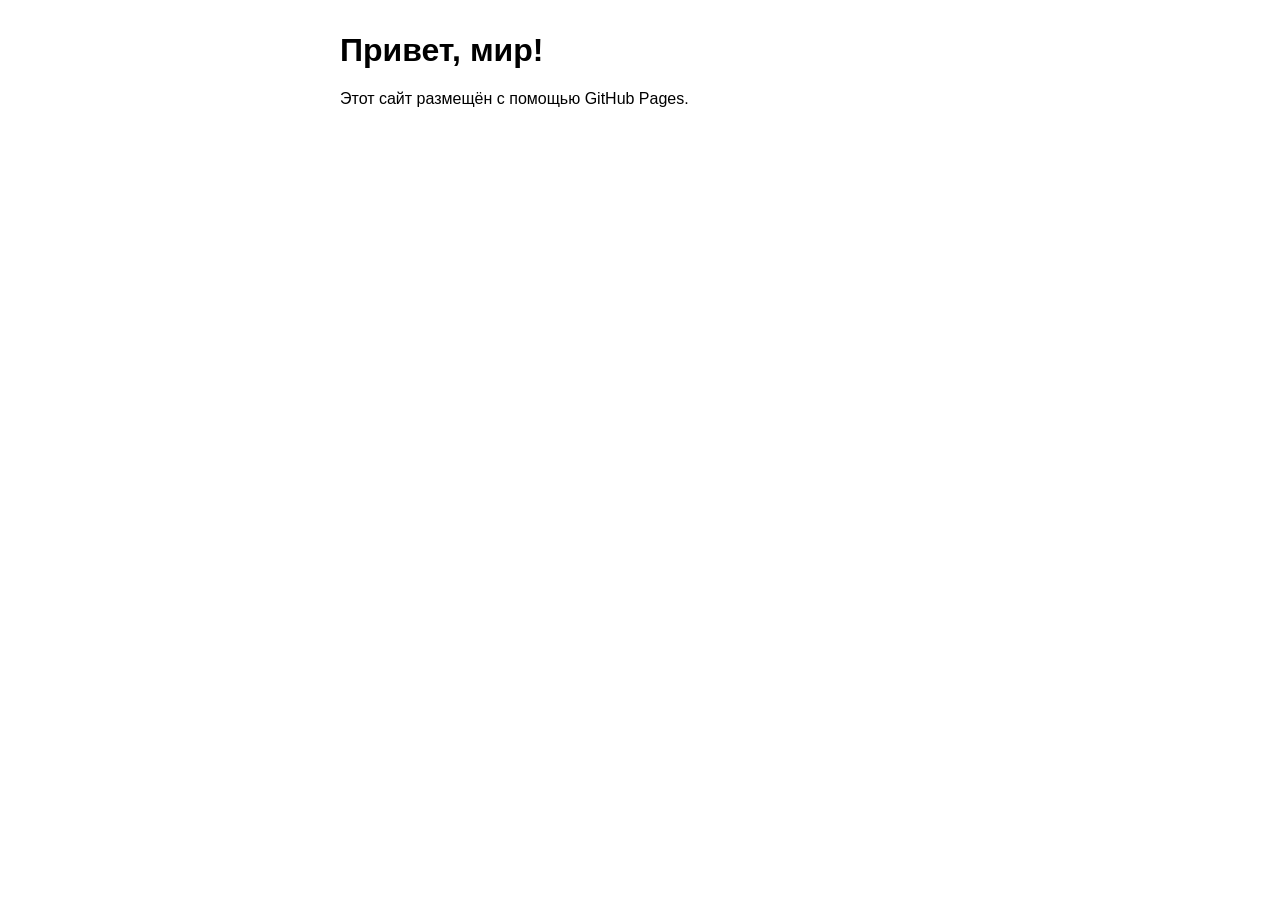
==== index.html @ 27177128 "Html1" ====
<!DOCTYPE html>
<html lang="ru">
<head>
    <meta charset="UTF-8">
    <title>Мой первый сайт</title>
    <style>
        body { font-family: sans-serif; max-width: 600px; margin: 2em auto; }
    </style>
</head>
<body>
    <h1>Привет, мир!</h1>
    <p>Этот сайт размещён с помощью GitHub Pages.</p>
</body>
</html>
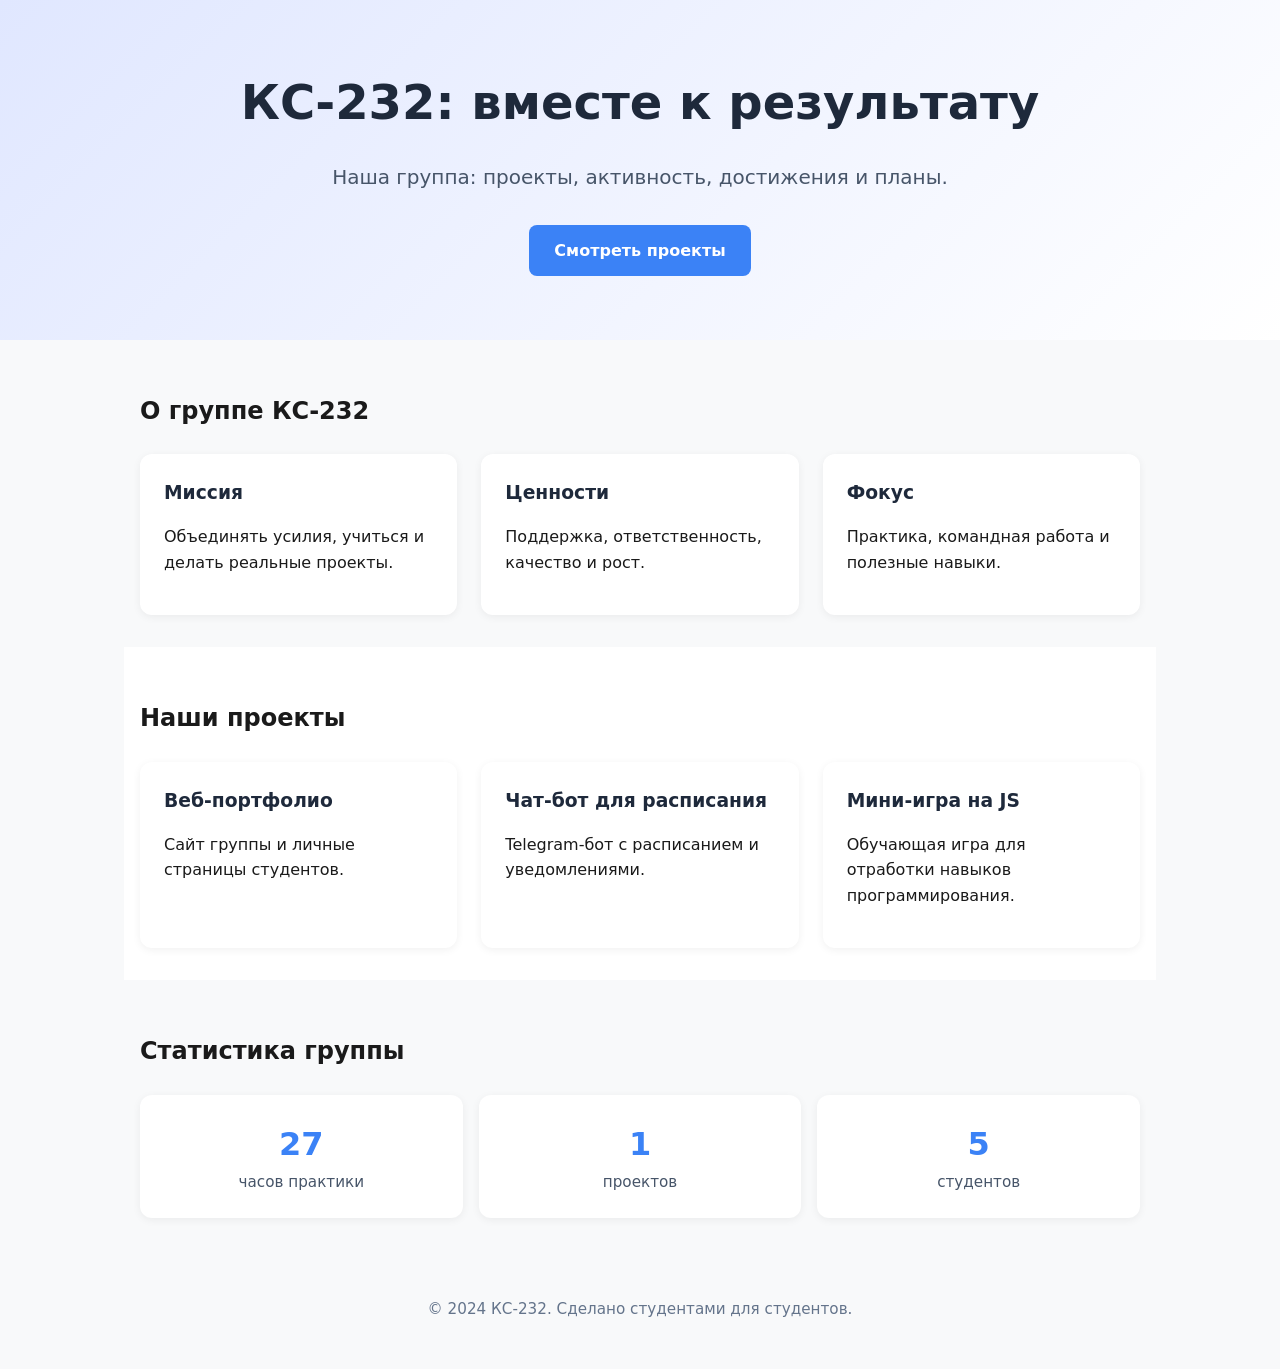
==== commit 0b0662af: "a" ====
--- a/index.html
+++ b/index.html
@@ -1,14 +1,78 @@
 <!DOCTYPE html>
 <html lang="ru">
 <head>
-    <meta charset="UTF-8">
-    <title>Мой первый сайт</title>
-    <style>
-        body { font-family: sans-serif; max-width: 600px; margin: 2em auto; }
-    </style>
+  <meta charset="UTF-8" />
+  <meta name="viewport" content="width=device-width, initial-scale=1.0" />
+  <title>КС‑232: наша группа</title>
+  <link rel="stylesheet" href="style.css" />
 </head>
 <body>
-    <h1>Привет, мир!</h1>
-    <p>Этот сайт размещён с помощью GitHub Pages.</p>
+  <header class="hero">
+    <h1 data-anim="fade-in-up">КС‑232: вместе к результату</h1>
+    <p data-anim="fade-in-up" style="animation-delay: 0.2s;">
+      Наша группа: проекты, активность, достижения и планы.
+    </p>
+    <a href="#projects" class="btn" data-anim="pop-up" style="animation-delay: 0.4s;">Смотреть проекты</a>
+  </header>
+
+  <section id="about" class="container">
+    <h2 data-anim="fade-in-up">О группе КС‑232</h2>
+    <div class="grid">
+      <div class="card" data-anim="slide-up" style="animation-delay: 0.2s;">
+        <h3>Миссия</h3>
+        <p>Объединять усилия, учиться и делать реальные проекты.</p>
+      </div>
+      <div class="card" data-anim="slide-up" style="animation-delay: 0.4s;">
+        <h3>Ценности</h3>
+        <p>Поддержка, ответственность, качество и рост.</p>
+      </div>
+      <div class="card" data-anim="slide-up" style="animation-delay: 0.6s;">
+        <h3>Фокус</h3>
+        <p>Практика, командная работа и полезные навыки.</p>
+      </div>
+    </div>
+  </section>
+
+  <section id="projects" class="container bg-soft">
+    <h2 data-anim="fade-in-up">Наши проекты</h2>
+    <div class="grid">
+      <div class="card" data-anim="slide-up" style="animation-delay: 0.2s;">
+        <h3>Веб‑портфолио</h3>
+        <p>Сайт группы и личные страницы студентов.</p>
+      </div>
+      <div class="card" data-anim="slide-up" style="animation-delay: 0.4s;">
+        <h3>Чат‑бот для расписания</h3>
+        <p>Telegram‑бот с расписанием и уведомлениями.</p>
+      </div>
+      <div class="card" data-anim="slide-up" style="animation-delay: 0.6s;">
+        <h3>Мини‑игра на JS</h3>
+        <p>Обучающая игра для отработки навыков программирования.</p>
+      </div>
+    </div>
+  </section>
+
+  <section id="stats" class="container">
+    <h2 data-anim="fade-in-up">Статистика группы</h2>
+    <div class="stats">
+      <div class="stat-item" data-target="120" data-anim="count-up">
+        <span class="count">0</span>
+        <span class="label">часов практики</span>
+      </div>
+      <div class="stat-item" data-target="8" data-anim="count-up">
+        <span class="count">0</span>
+        <span class="label">проектов</span>
+      </div>
+      <div class="stat-item" data-target="24" data-anim="count-up">
+        <span class="count">0</span>
+        <span class="label">студентов</span>
+      </div>
+    </div>
+  </section>
+
+  <footer class="container">
+    <p>&copy; 2024 КС‑232. Сделано студентами для студентов.</p>
+  </footer>
+
+  <script src="script.js"></script>
 </body>
 </html>
--- a/style.css
+++ b/style.css
@@ -0,0 +1,153 @@
+:root {
+  --bg: #f8f9fa;
+  --bg-soft: #ffffff;
+  --text: #1a1a1a;
+  --accent: #3b82f6;
+  --card: #ffffff;
+}
+
+body {
+  margin: 0;
+  font-family: system-ui, -apple-system, Segoe UI, Roboto, Arial, sans-serif;
+  background: var(--bg);
+  color: var(--text);
+  line-height: 1.6;
+}
+
+.container {
+  max-width: 1000px;
+  margin: 0 auto;
+  padding: 2rem 1rem;
+}
+
+.hero {
+  text-align: center;
+  padding: 4rem 1rem;
+  background: linear-gradient(135deg, #e0e7ff 0%, #ffffff 100%);
+}
+
+.hero h1 {
+  font-size: 3rem;
+  margin: 0 0 0.5rem;
+  color: #1e293b;
+}
+
+.hero p {
+  font-size: 1.25rem;
+  color: #475569;
+  margin-bottom: 2rem;
+}
+
+.btn {
+  display: inline-block;
+  padding: 0.8rem 1.6rem;
+  background: var(--accent);
+  color: white;
+  text-decoration: none;
+  border-radius: 8px;
+  font-weight: 600;
+  transition: transform 0.2s, box-shadow 0.2s;
+}
+
+.btn:hover {
+  transform: translateY(-2px);
+  box-shadow: 0 4px 12px rgba(59, 130, 246, 0.3);
+}
+
+.grid {
+  display: grid;
+  grid-template-columns: repeat(auto-fit, minmax(260px, 1fr));
+  gap: 1.5rem;
+  margin-top: 1.5rem;
+}
+
+.card {
+  background: var(--card);
+  padding: 1.5rem;
+  border-radius: 12px;
+  box-shadow: 0 2px 8px rgba(0, 0, 0, 0.06);
+  transition: transform 0.3s, box-shadow 0.3s;
+}
+
+.card:hover {
+  transform: translateY(-4px);
+  box-shadow: 0 8px 20px rgba(0, 0, 0, 0.1);
+}
+
+.card h3 {
+  margin: 0 0 0.5rem;
+  color: #1e293b;
+}
+
+.bg-soft {
+  background: var(--bg-soft);
+}
+
+.stats {
+  display: flex;
+  justify-content: space-between;
+  flex-wrap: wrap;
+  gap: 1rem;
+  margin-top: 1.5rem;
+}
+
+.stat-item {
+  text-align: center;
+  padding: 1.5rem;
+  background: var(--card);
+  border-radius: 12px;
+  box-shadow: 0 2px 8px rgba(0, 0, 0, 0.06);
+  flex: 1 1 200px;
+}
+
+.stat-item .count {
+  display: block;
+  font-size: 2rem;
+  font-weight: 700;
+  color: var(--accent);
+}
+
+.stat-item .label {
+  display: block;
+  color: #475569;
+  font-size: 0.95rem;
+}
+
+footer {
+  text-align: center;
+  padding: 2rem;
+  color: #64748b;
+  font-size: 0.95rem;
+}
+
+/* Анимации */
+[data-anim="fade-in-up"] {
+  opacity: 0;
+  transform: translateY(20px);
+  animation: fadeInUp 0.8s forwards;
+}
+
+[data-anim="slide-up"] {
+  opacity: 0;
+  transform: translateY(40px);
+  animation: slideUp 0.8s forwards;
+}
+
+[data-anim="pop-up"] {
+  opacity: 0;
+  transform: scale(0.95);
+  animation: popUp 0.6s forwards;
+}
+
+@keyframes fadeInUp {
+  to { opacity: 1; transform: translateY(0); }
+}
+
+@keyframes slideUp {
+  to { opacity: 1; transform: translateY(0); }
+}
+
+@keyframes popUp {
+  50% { transform: scale(1.05); }
+  to { opacity: 1; transform: scale(1); }
+}
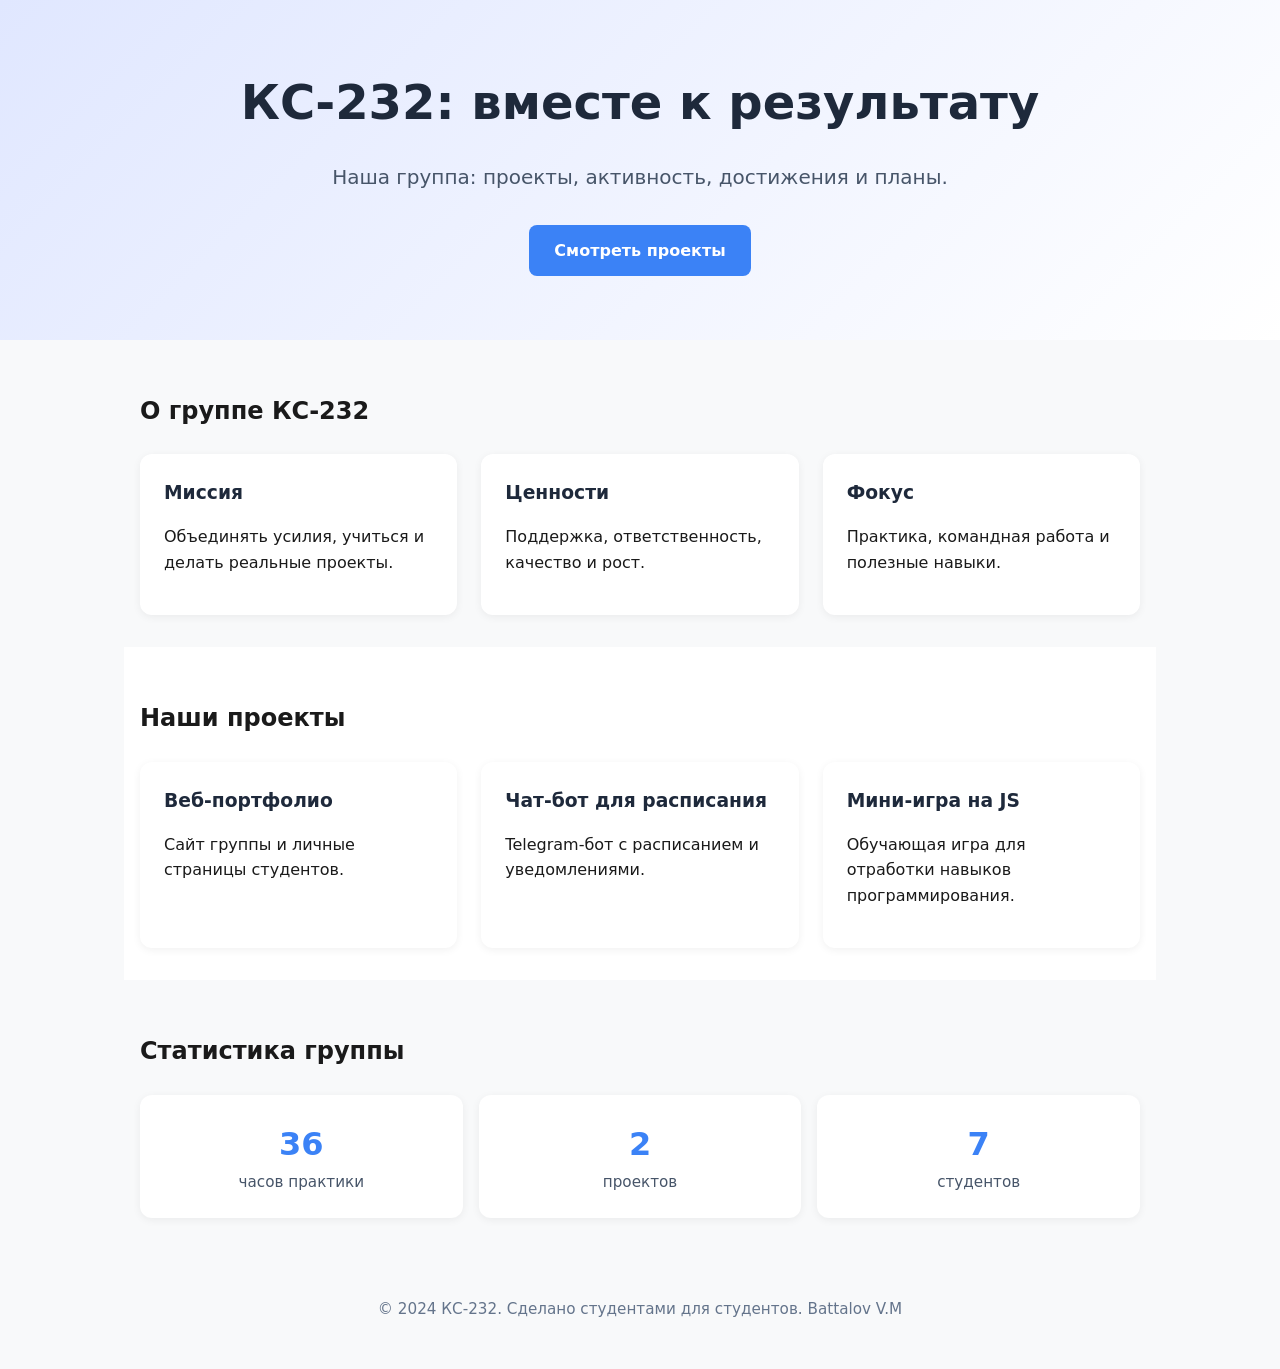
==== commit aff7644b: "s" ====
--- a/index.html
+++ b/index.html
@@ -70,7 +70,9 @@
   </section>
 
   <footer class="container">
-    <p>&copy; 2024 КС‑232. Сделано студентами для студентов.</p>
+    <p>&copy; 2024 КС‑232. Сделано студентами для студентов. 
+      Battalov V.M
+    </p>
   </footer>
 
   <script src="script.js"></script>
